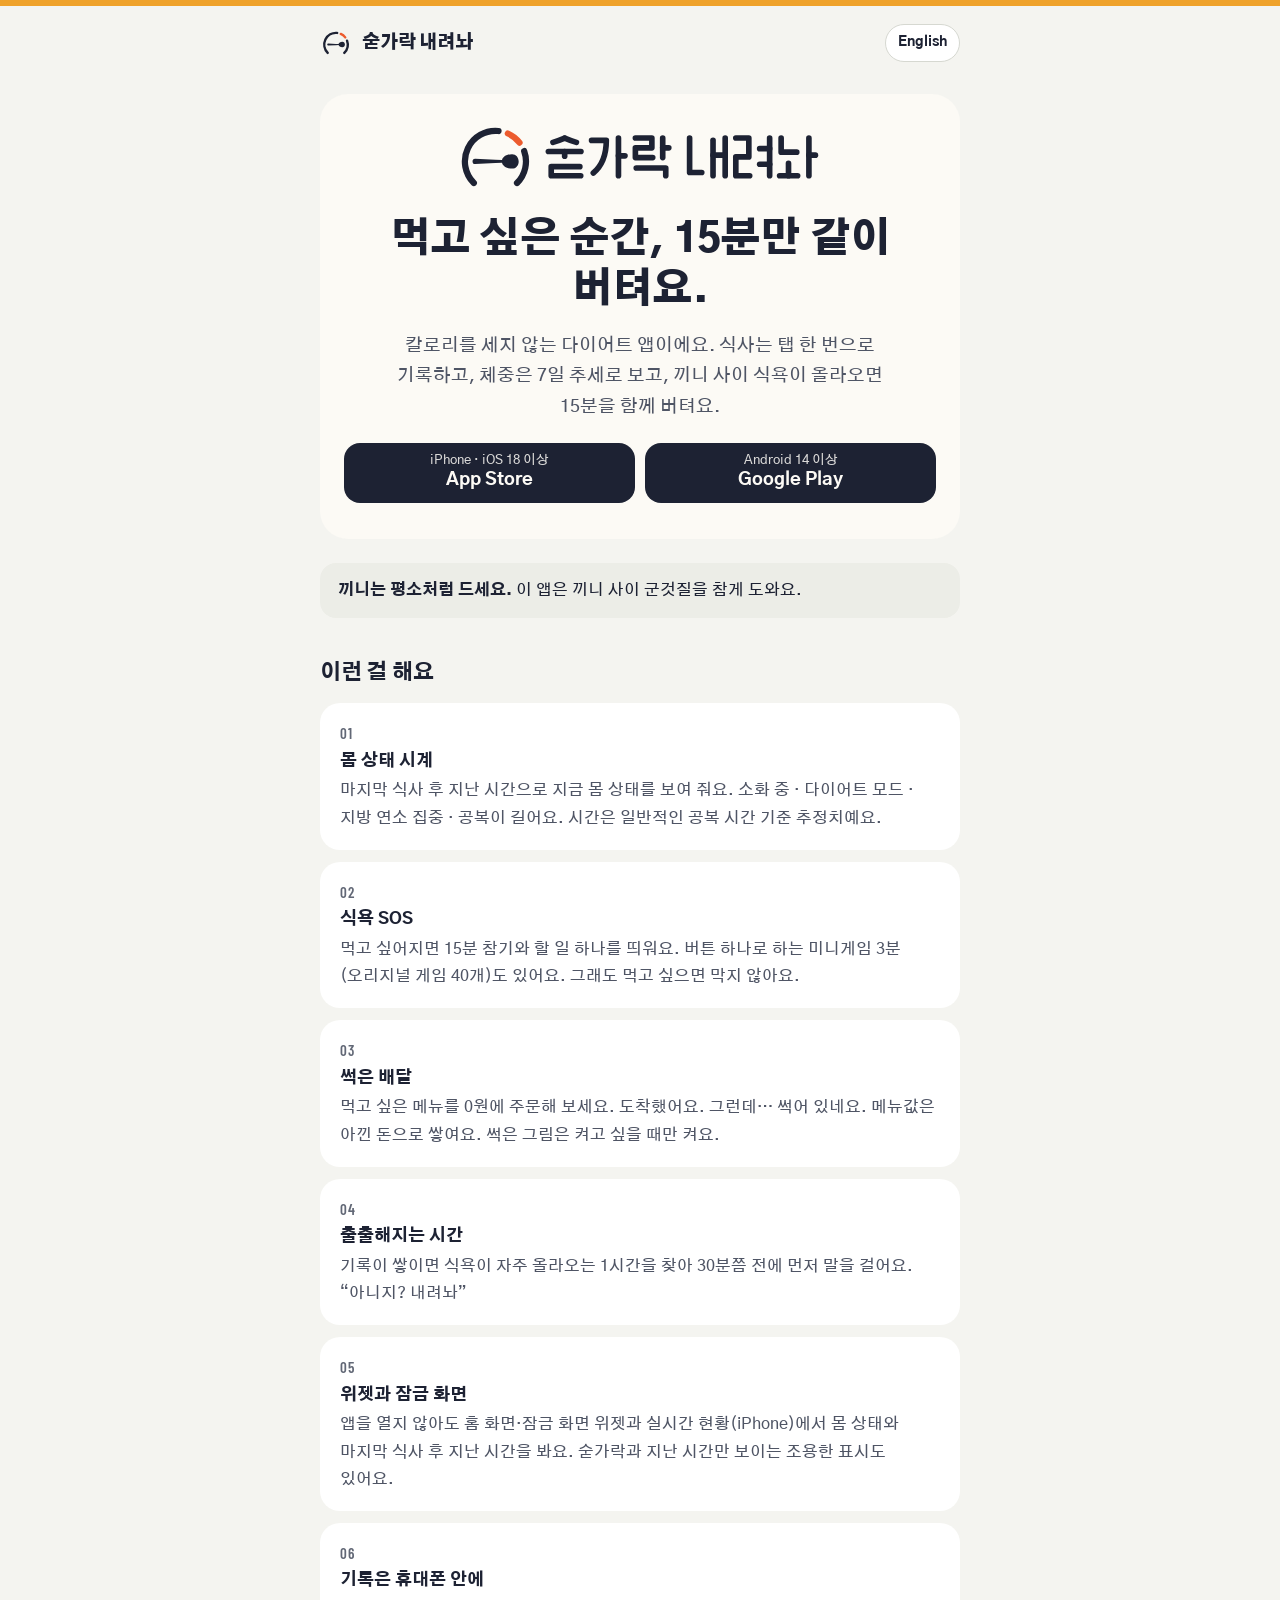
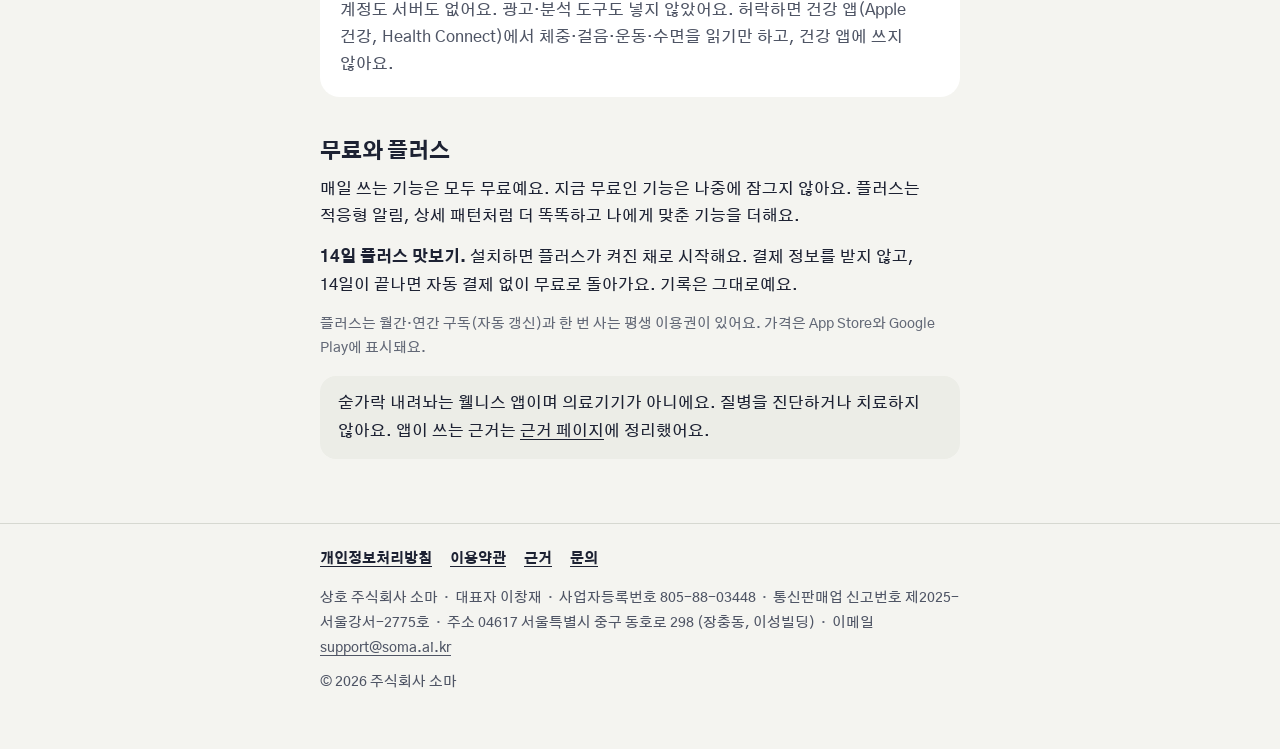
==== ko/index.html @ 3f2917f9 "Spoon Down 웹페이지: 소개, 개인정보처리방침, 이용약관, 근거, 공유, 문의(한·영)" ====
<!doctype html>
<html lang="ko">
<head>
<meta charset="utf-8">
<meta name="viewport" content="width=device-width, initial-scale=1">
<title>숟가락 내려놔 · 식욕 SOS와 공복 타이머</title>
<meta name="description" content="칼로리를 세지 않는 다이어트 앱. 식욕이 올라오면 15분을 함께 버티고, 체중은 7일 추세로 보고, 기록은 휴대폰 안에 둬요.">
<link rel="alternate" hreflang="ko" href="../ko/">
<link rel="alternate" hreflang="en" href="../">
<link rel="alternate" hreflang="x-default" href="../">
<link rel="icon" href="../assets/favicon.svg" type="image/svg+xml">
<link rel="apple-touch-icon" href="../assets/apple-touch-icon.png">
<meta name="theme-color" content="#F4F4F0" media="(prefers-color-scheme: light)">
<meta name="theme-color" content="#0F121A" media="(prefers-color-scheme: dark)">
<link rel="preconnect" href="https://fonts.googleapis.com">
<link rel="preconnect" href="https://fonts.gstatic.com" crossorigin>
<link rel="stylesheet" href="https://fonts.googleapis.com/css2?family=Barlow+Condensed:wght@600&amp;family=Gothic+A1:wght@500;800;900&amp;display=swap">
<link rel="stylesheet" href="../assets/site.css">
</head>
<body>
<a class="skip" href="#main">본문으로 건너뛰기</a>
<div class="band"></div>
<header class="site-head">
  <div class="wrap">
    <a class="brand" href="../ko/"><svg focusable="false" aria-hidden="true" xmlns="http://www.w3.org/2000/svg" viewBox="0 0 120 120"><path d="M28.89 97.11A44 44 0 0 1 64.42 22.22M101.41 51.12A44 44 0 0 1 91.11 97.11" fill="none" stroke="currentColor" stroke-width="9" stroke-linecap="round"/><path d="M77.9 25.8A44 44 0 0 1 94.67 38.91" fill="none" class="dt" stroke="#EC5B2E" stroke-width="9" stroke-linecap="round"/><g fill="currentColor"><path transform="translate(60 66) rotate(90)" d="M3.7 29.3L2.2 0L1.9 -9.5C6.45 -10.22 10.4 -16.41 10.4 -23.9C10.4 -29.66 5.82 -33.5 0 -33.5C-5.82 -33.5 -10.4 -29.66 -10.4 -23.9C-10.4 -16.41 -6.45 -10.22 -1.9 -9.5L-2.2 0L-3.7 29.3A3.7 3.7 0 0 0 3.7 29.3Z"/></g></svg><span>숟가락 내려놔</span></a>
    <a class="lang" href="../" hreflang="en" lang="en">English</a>
  </div>
</header>
<main id="main">
  <div class="wrap">
<section class="hero">
  <svg focusable="false" class="lockup" role="img" aria-label="숟가락 내려놔" xmlns="http://www.w3.org/2000/svg" viewBox="-4 -21.28 829.7 142.56"><g transform="translate(-18.4 -45.28) scale(1.6)"><path d="M28.89 97.11A44 44 0 0 1 64.42 22.22M101.41 51.12A44 44 0 0 1 91.11 97.11" fill="none" stroke="currentColor" stroke-width="9" stroke-linecap="round"/><path d="M77.9 25.8A44 44 0 0 1 94.67 38.91" fill="none" class="dt" stroke="#EC5B2E" stroke-width="9" stroke-linecap="round"/><g fill="currentColor"><path transform="translate(60 66) rotate(90)" d="M3.7 29.3L2.2 0L1.9 -9.5C6.45 -10.22 10.4 -16.41 10.4 -23.9C10.4 -29.66 5.82 -33.5 0 -33.5C-5.82 -33.5 -10.4 -29.66 -10.4 -23.9C-10.4 -16.41 -6.45 -10.22 -1.9 -9.5L-2.2 0L-3.7 29.3A3.7 3.7 0 0 0 3.7 29.3Z"/></g></g><g transform="translate(193.2 0)"><g fill="none" stroke="currentColor" stroke-width="13" stroke-linecap="round" stroke-linejoin="round"><g transform="translate(0 0)"><path d="M44 6.5Q31 12 17 16.5"/><path d="M44 6.5Q57 12 71 16.5"/><path d="M6.5 37.5H81.5"/><path d="M44 37.5V48.5"/><path d="M79 72.5H13V93.5H81"/></g><g transform="translate(98 0)"><path d="M8 12H42Q42 62 12 87"/><path d="M70 6.5V93.5"/><path d="M70 47.5H85"/></g><g transform="translate(199 0)"><path d="M8 6.5H46V29H8V51.5H48"/><path d="M71 6.5V51.5"/><path d="M71 29H85"/><path d="M10 75.5H78V93.5"/></g><g transform="translate(324 0)"><path d="M8 6.5V86H36"/><path d="M62 12V93.5"/><path d="M90 6.5V93.5"/><path d="M62 46H90"/></g><g transform="translate(430.5 0)"><path d="M8 6.5H38V50H8V93.5H40"/><path d="M86 6.5V93.5"/><path d="M86 31H63"/><path d="M86 67H63"/></g><g transform="translate(533.0 0)"><path d="M10 6.5V39H46"/><path d="M27 65V93.5"/><path d="M6.5 93.5H48"/><path d="M74 6.5V93.5"/><path d="M74 46H89"/></g></g></g></svg>
  <h1>먹고 싶은 순간, 15분만 같이 버텨요.</h1>
  <p class="lead">칼로리를 세지 않는 다이어트 앱이에요. 식사는 탭 한 번으로 기록하고, 체중은 7일 추세로 보고, 끼니 사이 식욕이 올라오면 15분을 함께 버텨요.</p>
<div class="stores">
  <a class="btn" href="https://apps.apple.com/"><small>iPhone · iOS 18 이상</small><span>App Store</span></a>
  <a class="btn" href="https://play.google.com/store/apps/details?id=com.spoondown.spoon_down"><small>Android 14 이상</small><span>Google Play</span></a>
</div>
</section>

<div class="note"><p><strong>끼니는 평소처럼 드세요.</strong> 이 앱은 끼니 사이 군것질을 참게 도와요.</p></div>

<h2>이런 걸 해요</h2>
<ul class="features">
  <li><span class="k">01</span><h3>몸 상태 시계</h3><p>마지막 식사 후 지난 시간으로 지금 몸 상태를 보여 줘요. 소화 중 · 다이어트 모드 · 지방 연소 집중 · 공복이 길어요. 시간은 일반적인 공복 시간 기준 추정치예요.</p></li>
  <li><span class="k">02</span><h3>식욕 SOS</h3><p>먹고 싶어지면 15분 참기와 할 일 하나를 띄워요. 버튼 하나로 하는 미니게임 3분(오리지널 게임 40개)도 있어요. 그래도 먹고 싶으면 막지 않아요.</p></li>
  <li><span class="k">03</span><h3>썩은 배달</h3><p>먹고 싶은 메뉴를 0원에 주문해 보세요. 도착했어요. 그런데… 썩어 있네요. 메뉴값은 아낀 돈으로 쌓여요. 썩은 그림은 켜고 싶을 때만 켜요.</p></li>
  <li><span class="k">04</span><h3>출출해지는 시간</h3><p>기록이 쌓이면 식욕이 자주 올라오는 1시간을 찾아 30분쯤 전에 먼저 말을 걸어요. “아니지? 내려놔”</p></li>
  <li><span class="k">05</span><h3>위젯과 잠금 화면</h3><p>앱을 열지 않아도 홈 화면·잠금 화면 위젯과 실시간 현황(iPhone)에서 몸 상태와 마지막 식사 후 지난 시간을 봐요. 숟가락과 지난 시간만 보이는 조용한 표시도 있어요.</p></li>
  <li><span class="k">06</span><h3>기록은 휴대폰 안에</h3><p>계정도 서버도 없어요. 광고·분석 도구도 넣지 않았어요. 허락하면 건강 앱(Apple 건강, Health Connect)에서 체중·걸음·운동·수면을 읽기만 하고, 건강 앱에 쓰지 않아요.</p></li>
</ul>

<h2>무료와 플러스</h2>
<p>매일 쓰는 기능은 모두 무료예요. 지금 무료인 기능은 나중에 잠그지 않아요. 플러스는 적응형 알림, 상세 패턴처럼 더 똑똑하고 나에게 맞춘 기능을 더해요.</p>
<p><strong>14일 플러스 맛보기.</strong> 설치하면 플러스가 켜진 채로 시작해요. 결제 정보를 받지 않고, 14일이 끝나면 자동 결제 없이 무료로 돌아가요. 기록은 그대로예요.</p>
<p class="small">플러스는 월간·연간 구독(자동 갱신)과 한 번 사는 평생 이용권이 있어요. 가격은 App Store와 Google Play에 표시돼요.</p>

<div class="note"><p>숟가락 내려놔는 웰니스 앱이며 의료기기가 아니에요. 질병을 진단하거나 치료하지 않아요. 앱이 쓰는 근거는 <a href="../ko/evidence/">근거 페이지</a>에 정리했어요.</p></div>
  </div>
</main>
<footer class="site-foot">
  <div class="wrap">
    <nav aria-label="사이트">
      <a href="../ko/privacy/">개인정보처리방침</a>
      <a href="../ko/terms/">이용약관</a>
      <a href="../ko/evidence/">근거</a>
      <a href="../ko/support/">문의</a>
    </nav>
    <p class="biz"><span>상호 주식회사 소마</span><span>대표자 이창재</span><span>사업자등록번호 805-88-03448</span><span>통신판매업 신고번호 제2025-서울강서-2775호</span><span>주소 04617 서울특별시 중구 동호로 298 (장충동, 이성빌딩)</span><span>이메일 <a href="mailto:support@soma.ai.kr">support@soma.ai.kr</a></span></p>
    <p>© 2026 주식회사 소마</p>
  </div>
</footer>
</body>
</html>
---- assets/site.css ----
/* 숟가락 내려놔 / Spoon Down 웹페이지 공용 스타일.
   색은 docs/design/shared/BRAND.md 2절 토큰 그대로. 외부 스크립트 없음. */
:root {
  --ink: #1D2233;
  --paper: #FCFAF5;
  --bg: #F4F4F0;
  --surface: #FFFFFF;
  --surface-2: #ECEDE7;
  --line: #D6D8D1;
  --text: #1D2233;
  --text-2: #4F5565;
  --text-3: #626876;
  --amber: #EFA22B;
  --danger: #EC5B2E;
  --btn: #1D2233;
  --on-btn: #FCFAF5;
  --focus: #1D2233;
  color-scheme: light dark;
}

@media (prefers-color-scheme: dark) {
  :root {
    --paper: #1A1F2B;
    --bg: #0F121A;
    --surface: #161A24;
    --surface-2: #1E2330;
    --line: #2B3140;
    --text: #EEF0EC;
    --text-2: #B5BAC6;
    --text-3: #9AA0AD;
    --danger: #FB7B58;
    --btn: #EEF0EC;
    --on-btn: #1D2233;
    --focus: #EEF0EC;
  }
}

*, *::before, *::after { box-sizing: border-box; }

html { -webkit-text-size-adjust: 100%; text-size-adjust: 100%; }

body {
  margin: 0;
  background: var(--bg);
  color: var(--text);
  font-family: "Gothic A1", -apple-system, BlinkMacSystemFont, "Apple SD Gothic Neo", "Noto Sans KR", "Segoe UI", Roboto, sans-serif;
  font-weight: 500;
  font-size: 16px;
  line-height: 1.7;
  word-break: keep-all;
  overflow-wrap: break-word;
}

a { color: inherit; text-decoration: underline; text-decoration-thickness: 1px; text-underline-offset: 3px; }
a:hover { text-decoration-thickness: 2px; }
a:focus-visible, .btn:focus-visible { outline: 2px solid var(--focus); outline-offset: 2px; border-radius: 6px; }

.skip { position: absolute; left: -9999px; }
.skip:focus { left: 16px; top: 12px; background: var(--surface); padding: 8px 12px; z-index: 10; }

.band { height: 6px; background: var(--amber); }

.wrap { max-width: 680px; margin: 0 auto; padding: 0 20px; }

/* 머리 */
.site-head { padding: 18px 0 8px; }
.site-head .wrap { display: flex; align-items: center; justify-content: space-between; gap: 12px; }
.brand { display: inline-flex; align-items: center; gap: 10px; text-decoration: none; font-weight: 900; font-size: 18px; letter-spacing: -0.01em; }
.brand svg { width: 32px; height: 32px; flex: none; }
.lang { font-weight: 800; font-size: 14px; text-decoration: none; padding: 6px 12px; border: 1px solid var(--line); border-radius: 999px; background: var(--surface); white-space: nowrap; }
.lang:hover { background: var(--surface-2); }

/* 본문 */
main { padding: 16px 0 48px; }
.eyebrow {
  font-family: "Barlow Condensed", "Gothic A1", sans-serif;
  font-weight: 600;
  font-size: 15px;
  letter-spacing: 0.06em;
  text-transform: uppercase;
  color: var(--text-2);
  margin: 24px 0 4px;
  font-feature-settings: "tnum";
}
h1 { font-weight: 900; font-size: clamp(28px, 7vw, 40px); line-height: 1.25; letter-spacing: -0.02em; margin: 4px 0 16px; }
h2 { font-weight: 800; font-size: 21px; line-height: 1.4; letter-spacing: -0.01em; margin: 40px 0 10px; }
h3 { font-weight: 800; font-size: 17px; line-height: 1.45; margin: 24px 0 6px; }
p, ul, ol, dl { margin: 0 0 14px; }
ul, ol { padding-left: 1.3em; }
li { margin: 4px 0; }
strong { font-weight: 800; }
.lead { font-size: 18px; color: var(--text-2); }
.muted { color: var(--text-2); }
.small { font-size: 14px; color: var(--text-3); }
.num { font-family: "Barlow Condensed", "Gothic A1", sans-serif; font-weight: 600; font-feature-settings: "tnum"; }

.card { background: var(--surface); border-radius: 20px; padding: 20px 22px; margin: 16px 0; }
.card > :last-child { margin-bottom: 0; }
.card h2:first-child, .card h3:first-child { margin-top: 0; }
.note { background: var(--surface-2); border-radius: 16px; padding: 14px 18px; margin: 16px 0; }
.note > :last-child { margin-bottom: 0; }

.toc { background: var(--surface); border-radius: 16px; padding: 14px 18px 14px 36px; margin: 16px 0 8px; }
.toc li { margin: 2px 0; }

table { width: 100%; border-collapse: collapse; margin: 8px 0 16px; font-size: 15px; }
th, td { text-align: left; vertical-align: top; padding: 10px 8px; border-bottom: 1px solid var(--line); }
th { font-weight: 800; background: var(--surface-2); }
.table-wrap { overflow-x: auto; }

dl.facts { display: grid; grid-template-columns: max-content 1fr; gap: 6px 16px; }
dl.facts dt { font-weight: 800; }
dl.facts dd { margin: 0; }

/* 첫 화면 */
.hero { background: var(--paper); border-radius: 28px; padding: 32px 24px 28px; margin: 8px 0 24px; text-align: center; }
.hero .lockup { width: 100%; max-width: 360px; height: auto; color: var(--text); }
.hero .mark { width: 96px; height: 96px; color: var(--text); }
.hero h1 { margin-top: 18px; }
.hero .lead { margin: 0 auto 20px; max-width: 30em; }

.features { list-style: none; padding: 0; display: grid; gap: 12px; margin: 16px 0; }
.features li { background: var(--surface); border-radius: 20px; padding: 18px 20px; margin: 0; }
.features .k { font-family: "Barlow Condensed", "Gothic A1", sans-serif; font-weight: 600; font-size: 15px; letter-spacing: 0.06em; color: var(--text-3); display: block; }
.features h3 { margin: 2px 0 4px; }
.features p { margin: 0; color: var(--text-2); }

/* 스토어 단추 */
.stores { display: grid; grid-template-columns: 1fr; gap: 10px; margin: 8px 0; }
@media (min-width: 520px) { .stores { grid-template-columns: 1fr 1fr; } }
.btn {
  display: flex; flex-direction: column; justify-content: center; align-items: center;
  min-height: 60px; padding: 10px 18px; border-radius: 16px;
  background: var(--btn); color: var(--on-btn); text-decoration: none; line-height: 1.25;
}
.btn:hover { opacity: .92; }
.btn small { font-size: 13px; font-weight: 500; opacity: .85; }
.btn span { font-size: 18px; font-weight: 800; }
.stores.big .btn { min-height: 72px; }
.stores.big .btn span { font-size: 20px; }

/* 근거 */
.evidence { list-style: none; padding: 0; margin: 0; }
.evidence > li { background: var(--surface); border-radius: 20px; padding: 18px 20px; margin: 12px 0; }
.evidence h2 { margin: 0 0 8px; font-size: 19px; }
.evidence .label { font-weight: 800; }
.cite { font-size: 14px; color: var(--text-2); }

/* 꼬리 */
.site-foot { border-top: 1px solid var(--line); padding: 24px 0 40px; font-size: 14px; color: var(--text-2); }
.site-foot nav { display: flex; flex-wrap: wrap; gap: 6px 18px; margin-bottom: 14px; }
.site-foot nav a { font-weight: 800; color: var(--text); }
.site-foot .biz { margin: 0 0 10px; line-height: 1.8; }
.site-foot .biz span + span::before { content: "·"; margin: 0 6px; color: var(--text-3); }

/* 로고의 출출해지는 시간 칸(주홍은 이 한 곳만) */
.dt { stroke: var(--danger); }
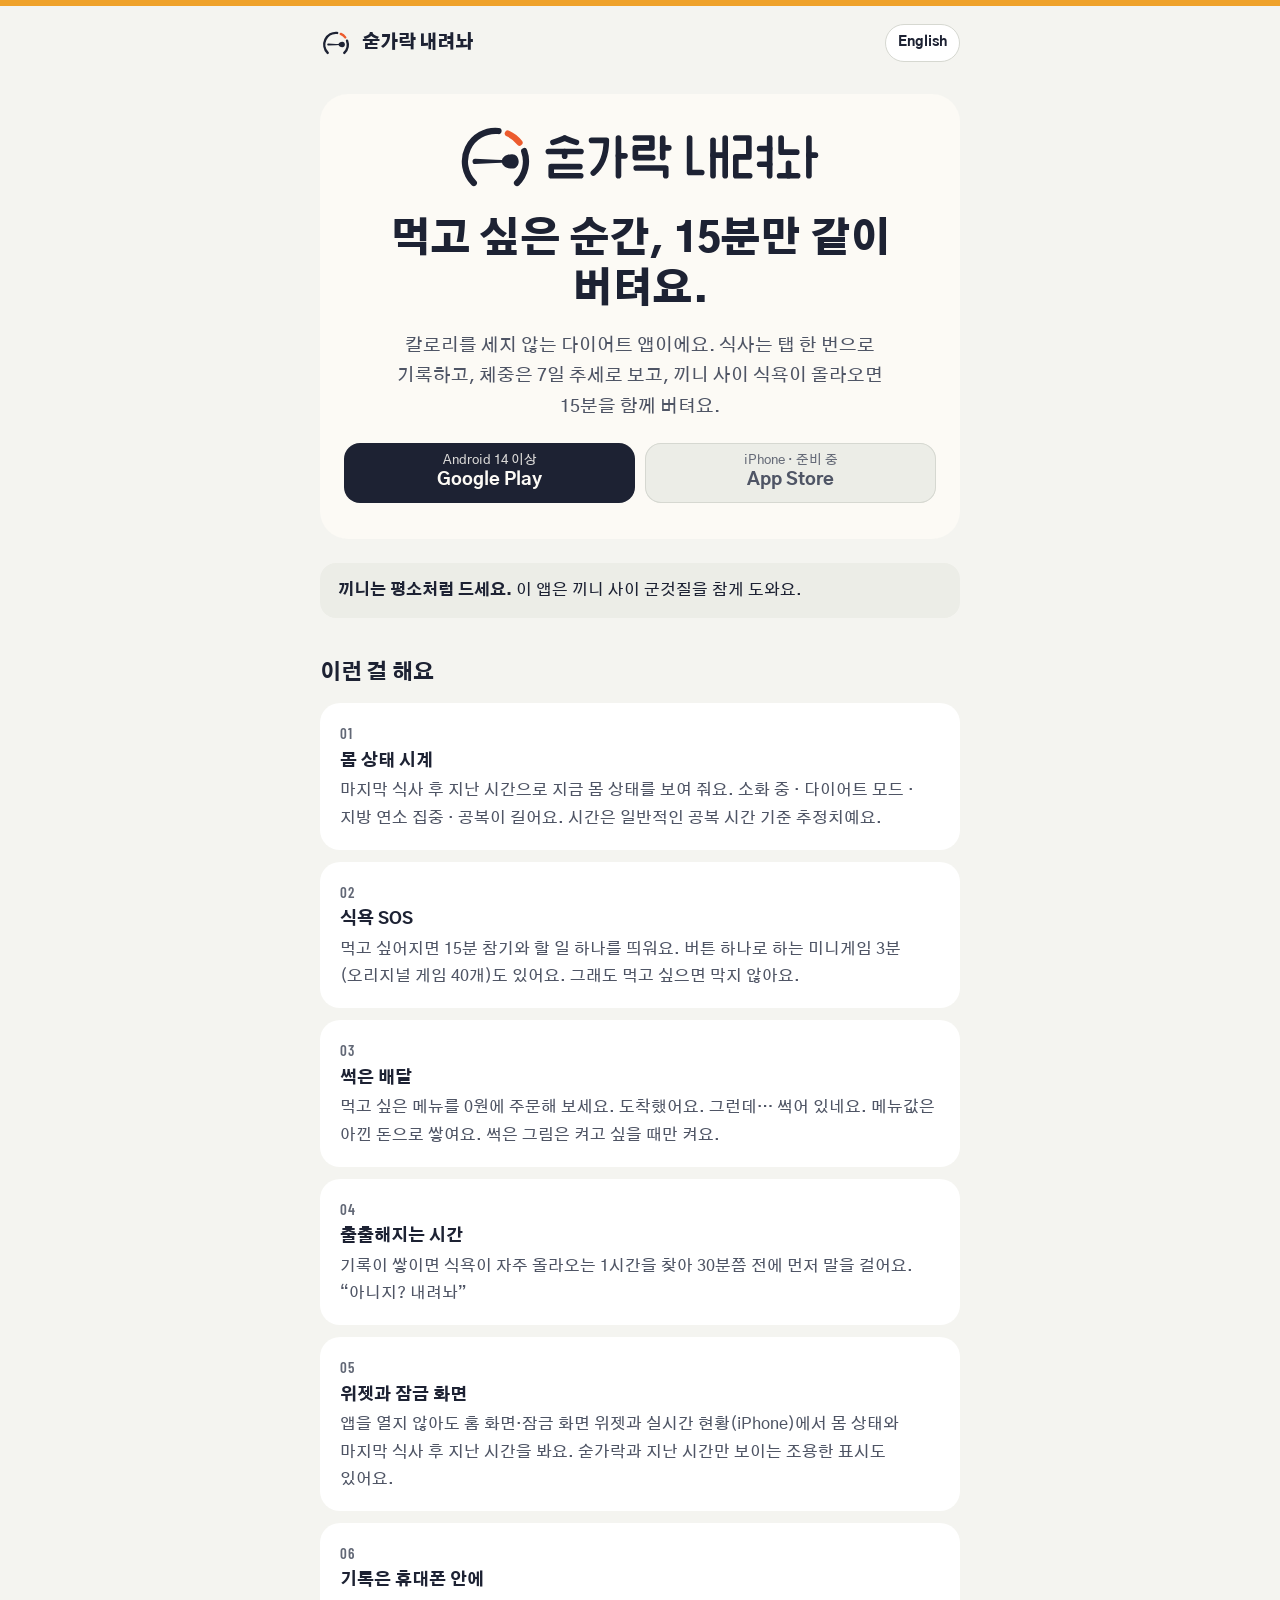
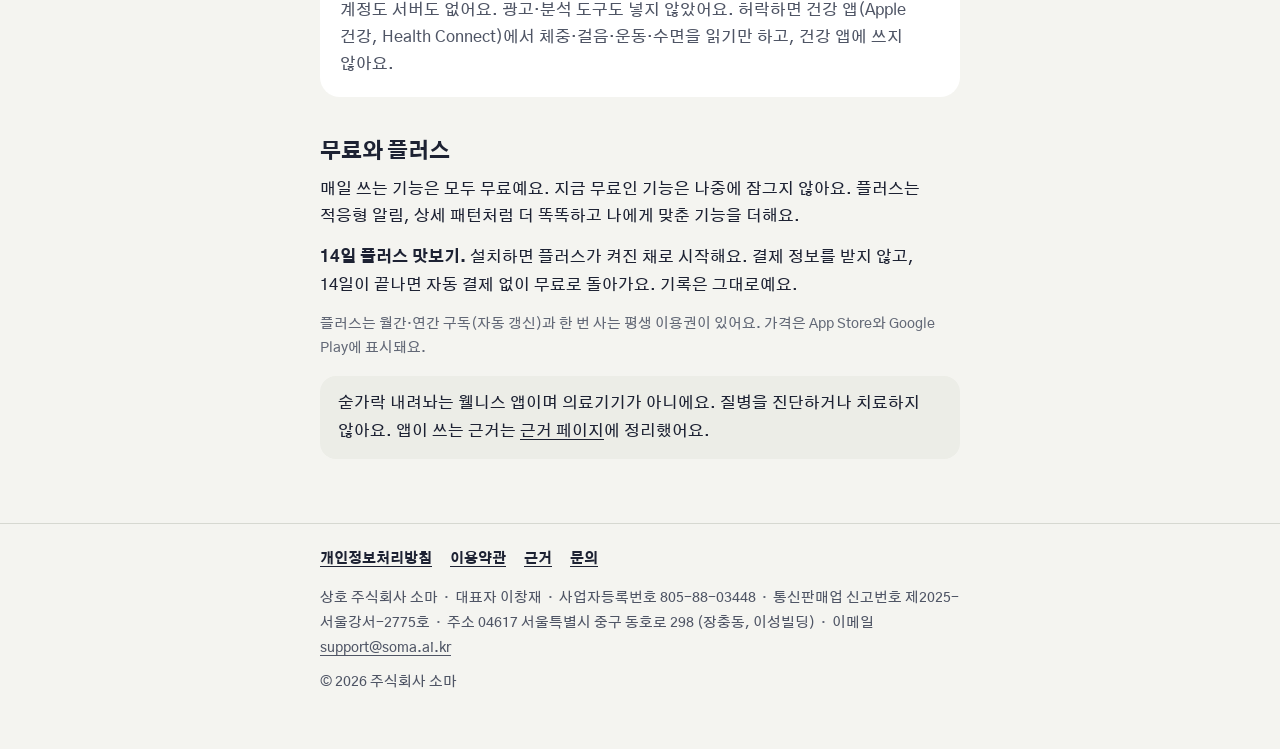
==== commit eb8673e1: "App Store 단추를 '준비 중'으로: 빈 주소 단추를 막고 Google Play를 앞으로" ====
--- a/ko/index.html
+++ b/ko/index.html
@@ -33,8 +33,8 @@
   <h1>먹고 싶은 순간, 15분만 같이 버텨요.</h1>
   <p class="lead">칼로리를 세지 않는 다이어트 앱이에요. 식사는 탭 한 번으로 기록하고, 체중은 7일 추세로 보고, 끼니 사이 식욕이 올라오면 15분을 함께 버텨요.</p>
 <div class="stores">
-  <a class="btn" href="https://apps.apple.com/"><small>iPhone · iOS 18 이상</small><span>App Store</span></a>
   <a class="btn" href="https://play.google.com/store/apps/details?id=com.spoondown.spoon_down"><small>Android 14 이상</small><span>Google Play</span></a>
+  <span class="btn soon" aria-disabled="true"><small>iPhone · 준비 중</small><span>App Store</span></span>
 </div>
 </section>
 
--- a/assets/site.css
+++ b/assets/site.css
@@ -134,6 +134,8 @@
   background: var(--btn); color: var(--on-btn); text-decoration: none; line-height: 1.25;
 }
 .btn:hover { opacity: .92; }
+.btn.soon { background: var(--surface-2); color: var(--text-2); box-shadow: inset 0 0 0 1px var(--line); cursor: default; }
+.btn.soon:hover { opacity: 1; }
 .btn small { font-size: 13px; font-weight: 500; opacity: .85; }
 .btn span { font-size: 18px; font-weight: 800; }
 .stores.big .btn { min-height: 72px; }
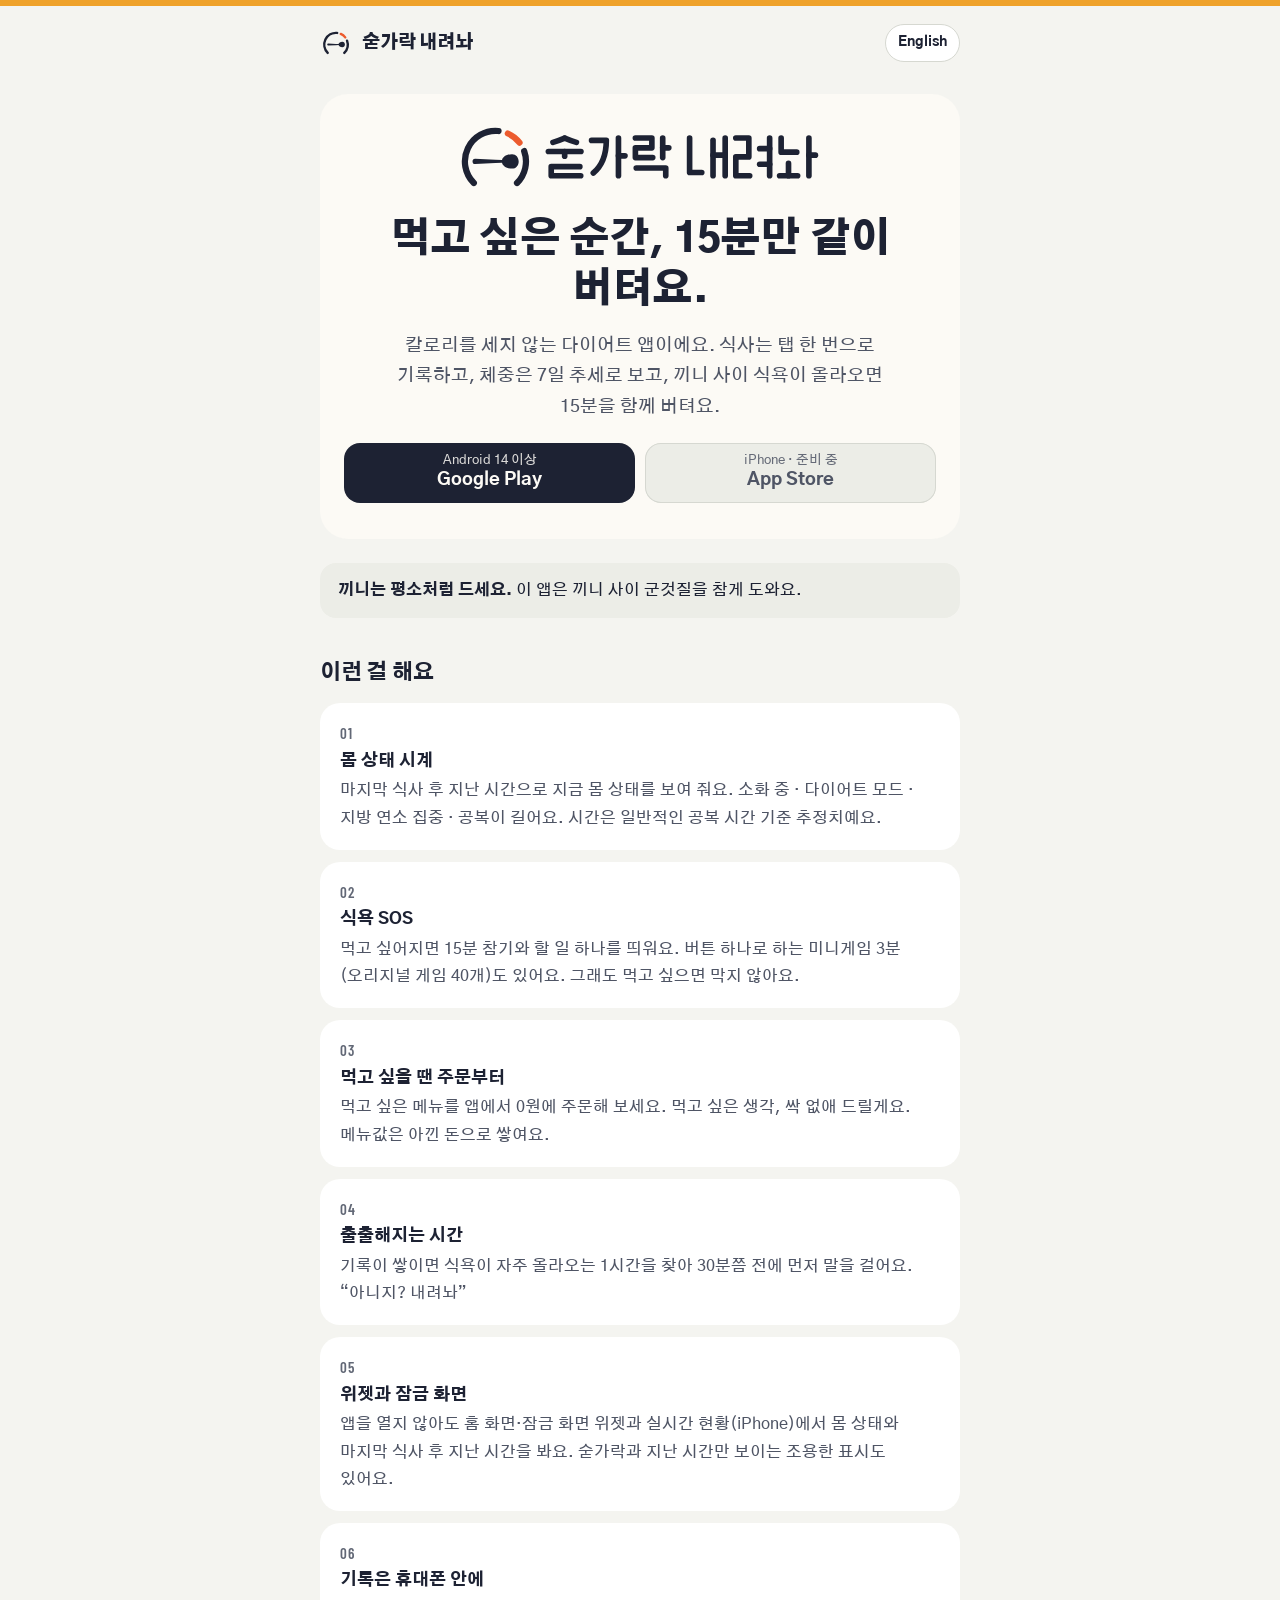
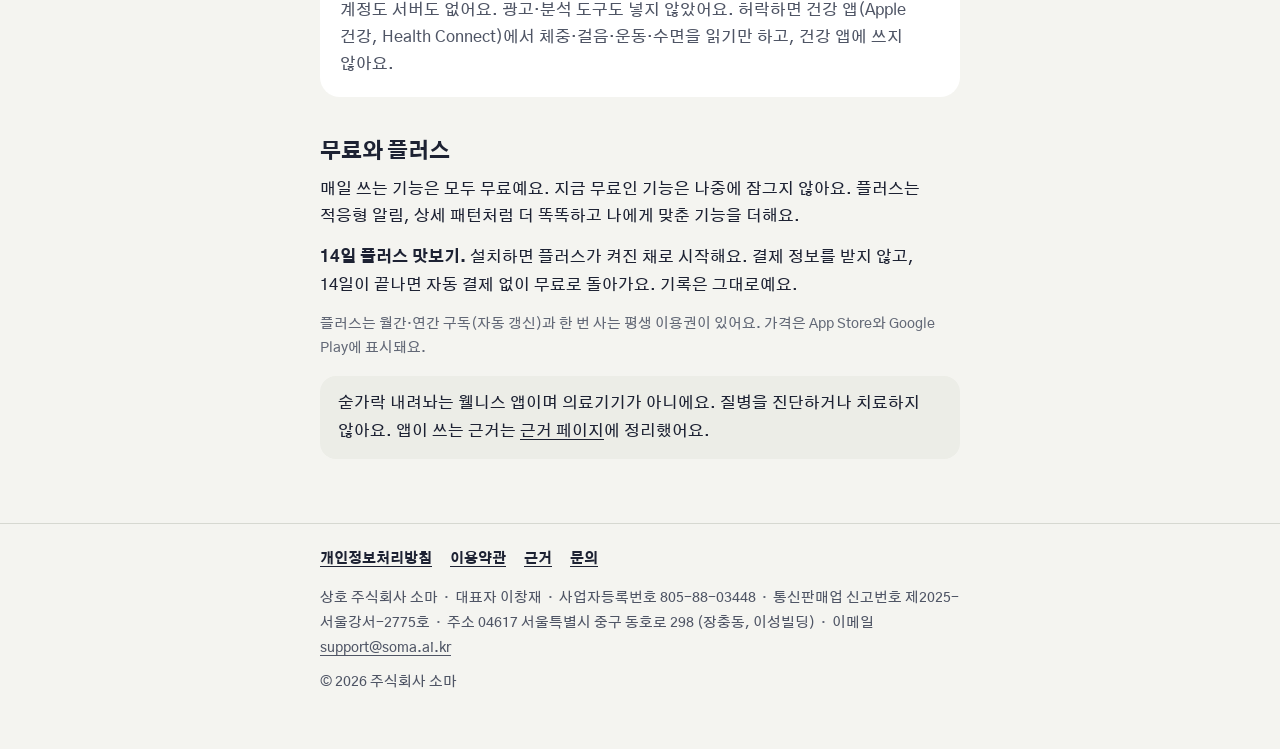
==== commit 4ad569d9: "소개 페이지 기능 카드: 썩은 배달을 '먹고 싶을 땐 주문부터'로" ====
--- a/ko/index.html
+++ b/ko/index.html
@@ -44,7 +44,7 @@
 <ul class="features">
   <li><span class="k">01</span><h3>몸 상태 시계</h3><p>마지막 식사 후 지난 시간으로 지금 몸 상태를 보여 줘요. 소화 중 · 다이어트 모드 · 지방 연소 집중 · 공복이 길어요. 시간은 일반적인 공복 시간 기준 추정치예요.</p></li>
   <li><span class="k">02</span><h3>식욕 SOS</h3><p>먹고 싶어지면 15분 참기와 할 일 하나를 띄워요. 버튼 하나로 하는 미니게임 3분(오리지널 게임 40개)도 있어요. 그래도 먹고 싶으면 막지 않아요.</p></li>
-  <li><span class="k">03</span><h3>썩은 배달</h3><p>먹고 싶은 메뉴를 0원에 주문해 보세요. 도착했어요. 그런데… 썩어 있네요. 메뉴값은 아낀 돈으로 쌓여요. 썩은 그림은 켜고 싶을 때만 켜요.</p></li>
+  <li><span class="k">03</span><h3>먹고 싶을 땐 주문부터</h3><p>먹고 싶은 메뉴를 앱에서 0원에 주문해 보세요. 먹고 싶은 생각, 싹 없애 드릴게요. 메뉴값은 아낀 돈으로 쌓여요.</p></li>
   <li><span class="k">04</span><h3>출출해지는 시간</h3><p>기록이 쌓이면 식욕이 자주 올라오는 1시간을 찾아 30분쯤 전에 먼저 말을 걸어요. “아니지? 내려놔”</p></li>
   <li><span class="k">05</span><h3>위젯과 잠금 화면</h3><p>앱을 열지 않아도 홈 화면·잠금 화면 위젯과 실시간 현황(iPhone)에서 몸 상태와 마지막 식사 후 지난 시간을 봐요. 숟가락과 지난 시간만 보이는 조용한 표시도 있어요.</p></li>
   <li><span class="k">06</span><h3>기록은 휴대폰 안에</h3><p>계정도 서버도 없어요. 광고·분석 도구도 넣지 않았어요. 허락하면 건강 앱(Apple 건강, Health Connect)에서 체중·걸음·운동·수면을 읽기만 하고, 건강 앱에 쓰지 않아요.</p></li>
